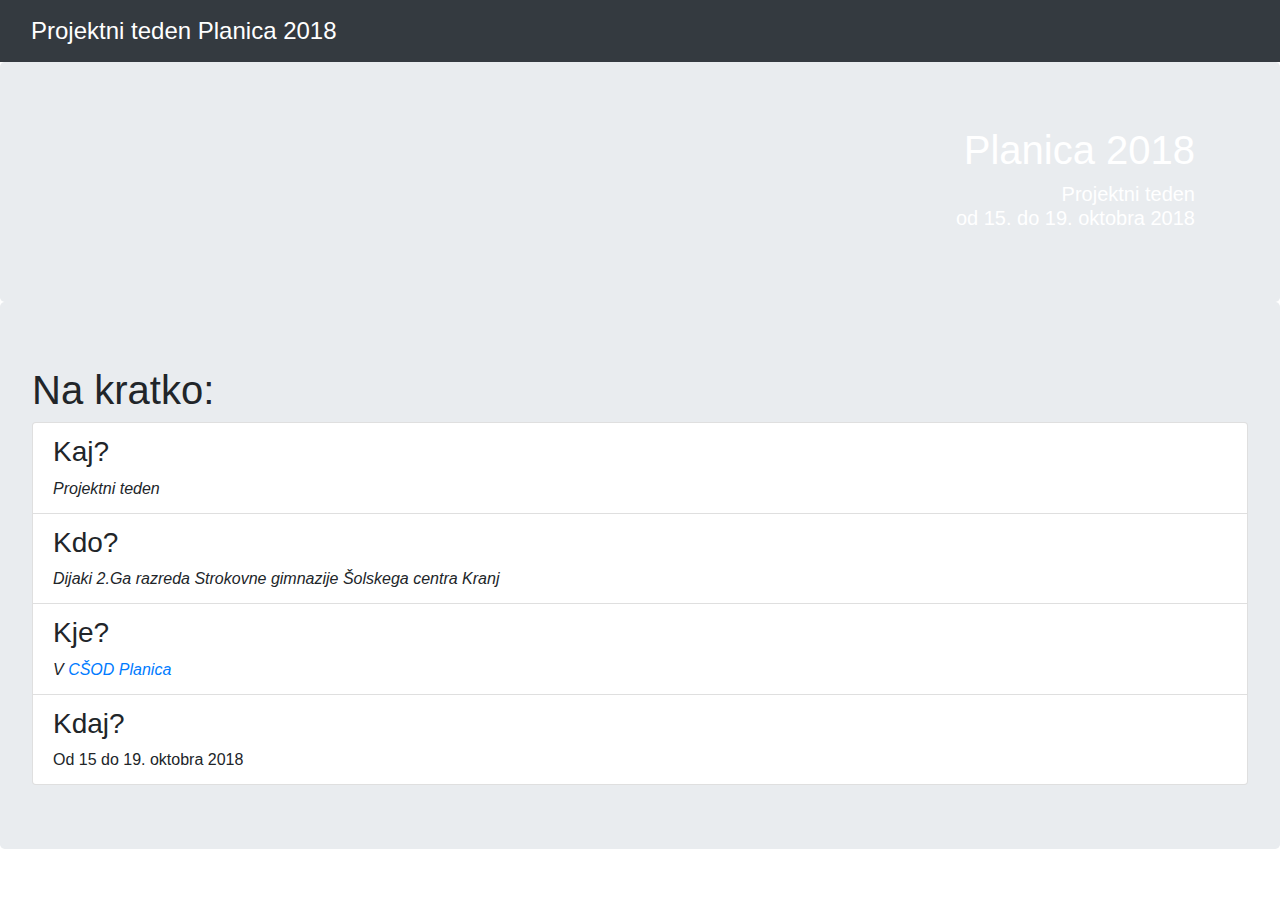
==== index.html @ dcbc6c1d "Added countdown and info cards" ====
<!doctype html>
<html lang="en">
  <head>
    <!-- Required meta tags -->
    <meta charset="utf-8">
    <meta name="viewport" content="width=device-width, initial-scale=1, shrink-to-fit=no">
    <meta http-equiv="X-UA-Compatible" content="IE=edge">
    <!-- Bootstrap CSS -->
    <link rel="stylesheet" href="https://maxcdn.bootstrapcdn.com/bootstrap/4.0.0/css/bootstrap.min.css">
    <!--Bootstrap JS-->
    <script src="https://code.jquery.com/jquery-3.2.1.slim.min.js"></script>
    <script src="https://cdnjs.cloudflare.com/ajax/libs/popper.js/1.12.9/umd/popper.min.js"></script>
    <script src="https://maxcdn.bootstrapcdn.com/bootstrap/4.0.0/js/bootstrap.min.js"></script>
    <!--Custom CSS-->
    <link rel="stylesheet" href="main.css">
    <!--Custom JS-->
    <script src="countdown.js" type="text/javascript"></script>
    <title>Planica 2018 - Domača stran</title>
  </head>
  <body class="">
    <nav class="navbar navbar-expand-md navbar-dark bg-dark">
      <div class="container-fluid">
          <a href="index.html" class="navbar-brand">Projektni teden Planica 2018</a> 
      </div>
    </nav>

    <div class="jumbotron planica-jumbo mb-0">
      <div class="text-right container">
        <h1 class="text-white">Planica 2018</h1>
        <h5 class="text-white">Projektni teden <br>od 15. do 19. oktobra 2018</h5>
      </div>
    </div>

    <div class="jumbotron container-fluid mt-0">
      <h1>Na kratko:</h1>
      <ul class="list-group">
        <li class="list-group-item">
          <h3>Kaj?</h3>
          <i>Projektni teden</i>
        </li>
        <li class="list-group-item">
            <h3>Kdo?</h3>
            <i>Dijaki 2.Ga razreda Strokovne gimnazije Šolskega centra Kranj</i>
          </li>
        <li class="list-group-item">
          <h3>Kje?</h3>
          <i>V <a class="link" href="https://www.csod.si/dom/planica" target="_blank">CŠOD Planica</a></i>
        </li>
        <li class="list-group-item">
          <h3>Kdaj?</h3>
          <i id="countdown">Čez <b id="days-left"></b> dni!<br></i>
          Od 15 do 19. oktobra 2018
        </li>
      </ul>
    </div>
  </body>
</html>
---- main.css ----
.navbar-brand {
    font-size: 24px;
}
.planica-jumbo {
    background-image: url("http://www.arhinfo.si/img/proj/AKKA-planica-06-v.jpg");
    background-position: center center;
    background-size: cover;
}
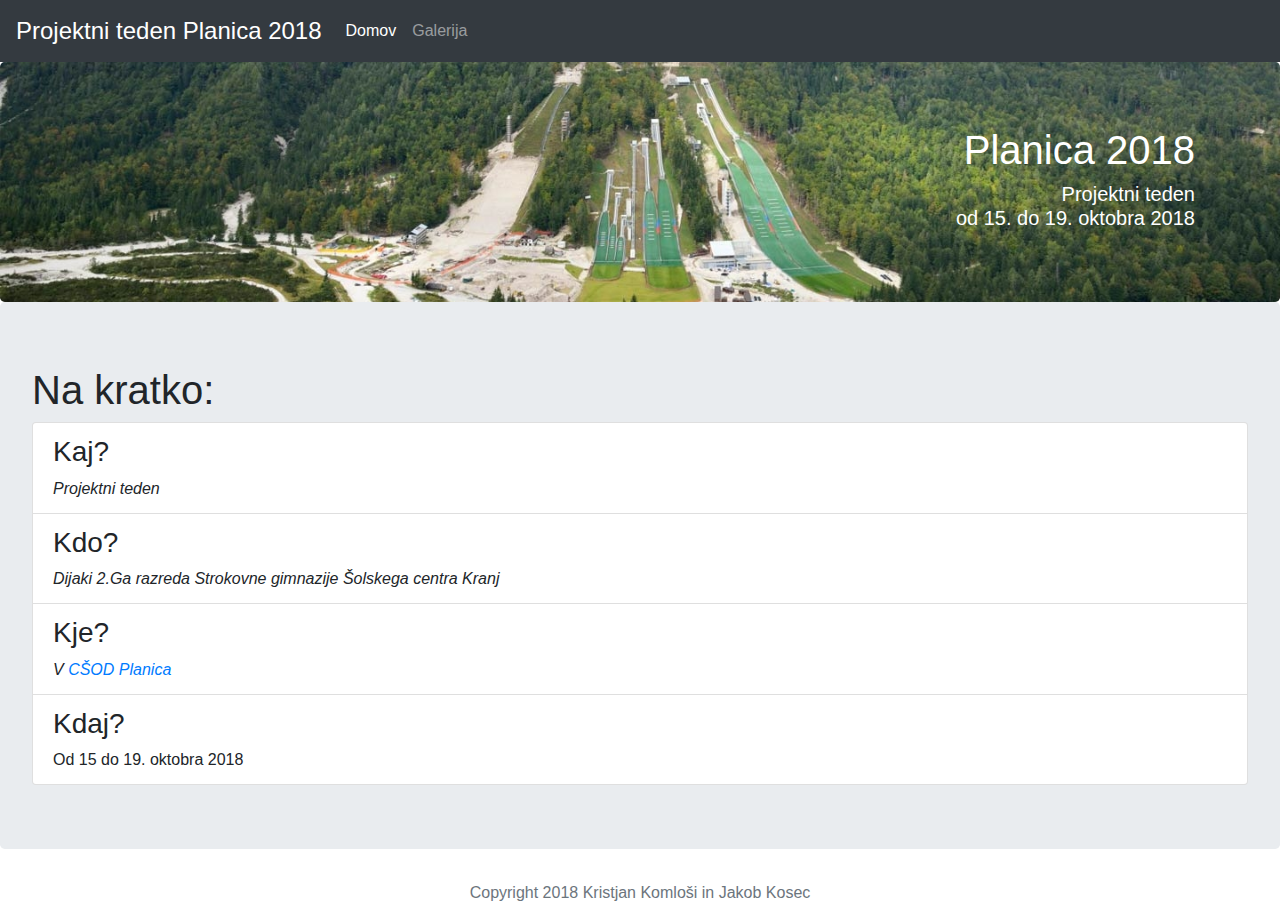
==== commit a6a2d0fc: "Dodal kozmetiko galeriji" ====
--- a/index.html
+++ b/index.html
@@ -17,10 +17,16 @@
     <script src="countdown.js" type="text/javascript"></script>
     <title>Planica 2018 - Domača stran</title>
   </head>
-  <body class="">
-    <nav class="navbar navbar-expand-md navbar-dark bg-dark">
-      <div class="container-fluid">
+  <body>
+    <nav class="navbar navbar-expand-lg navbar-dark bg-dark">
+      <div>
           <a href="index.html" class="navbar-brand">Projektni teden Planica 2018</a> 
+      </div>
+      <div class="collapse navbar-collapse">
+        <ul class="navbar-nav mr-auto">
+          <li class="nav-item active"><a class="nav-link" href="index.html">Domov</a></li>
+          <li class="nav-item"><a class="nav-link" href="gallery.html">Galerija</a></li>
+        </ul>
       </div>
     </nav>
 
@@ -53,5 +59,6 @@
         </li>
       </ul>
     </div>
+    <footer class="text-muted text-center">Copyright 2018 Kristjan Komloši in Jakob Kosec</footer>
   </body>
 </html>--- a/main.css
+++ b/main.css
@@ -2,7 +2,12 @@
     font-size: 24px;
 }
 .planica-jumbo {
-    background-image: url("http://www.arhinfo.si/img/proj/AKKA-planica-06-v.jpg");
+    background-image: url("planica.jpg");
+    background-position: center center;
+    background-size: cover;
+}
+.gallery-jumbo {
+    background-image: url("gallery.jpg");
     background-position: center center;
     background-size: cover;
 }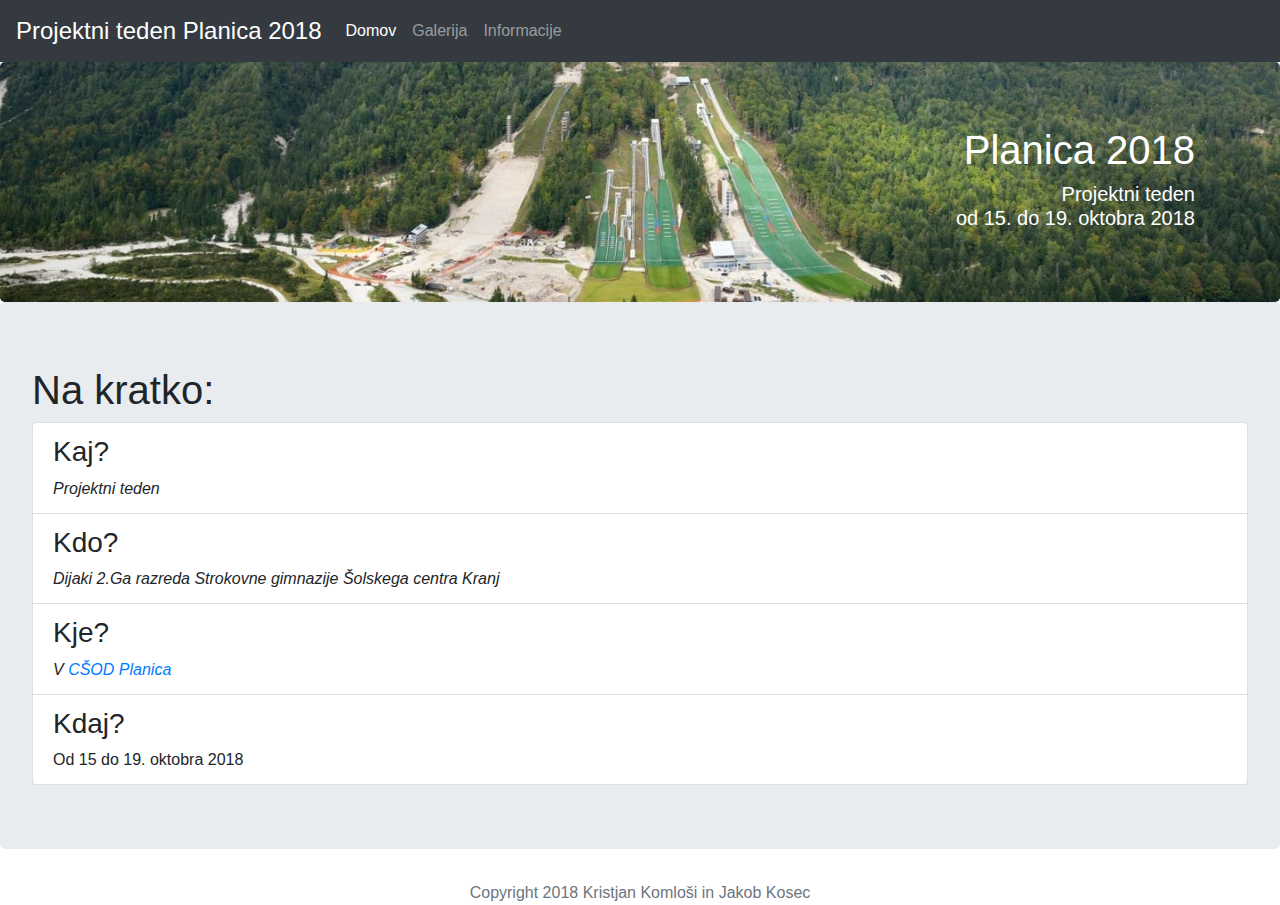
==== commit 1090e7d2: "Premaknil slike v svojo mapo, dodal informacije" ====
--- a/index.html
+++ b/index.html
@@ -26,6 +26,7 @@
         <ul class="navbar-nav mr-auto">
           <li class="nav-item active"><a class="nav-link" href="index.html">Domov</a></li>
           <li class="nav-item"><a class="nav-link" href="gallery.html">Galerija</a></li>
+          <li class="nav-item"><a class="nav-link" href="info.html">Informacije</a></li>
         </ul>
       </div>
     </nav>
--- a/main.css
+++ b/main.css
@@ -2,12 +2,12 @@
     font-size: 24px;
 }
 .planica-jumbo {
-    background-image: url("planica.jpg");
+    background-image: url("imgs/planica.jpg");
     background-position: center center;
     background-size: cover;
 }
 .gallery-jumbo {
-    background-image: url("gallery.jpg");
+    background-image: url("imgs/gallery.jpg");
     background-position: center center;
     background-size: cover;
 }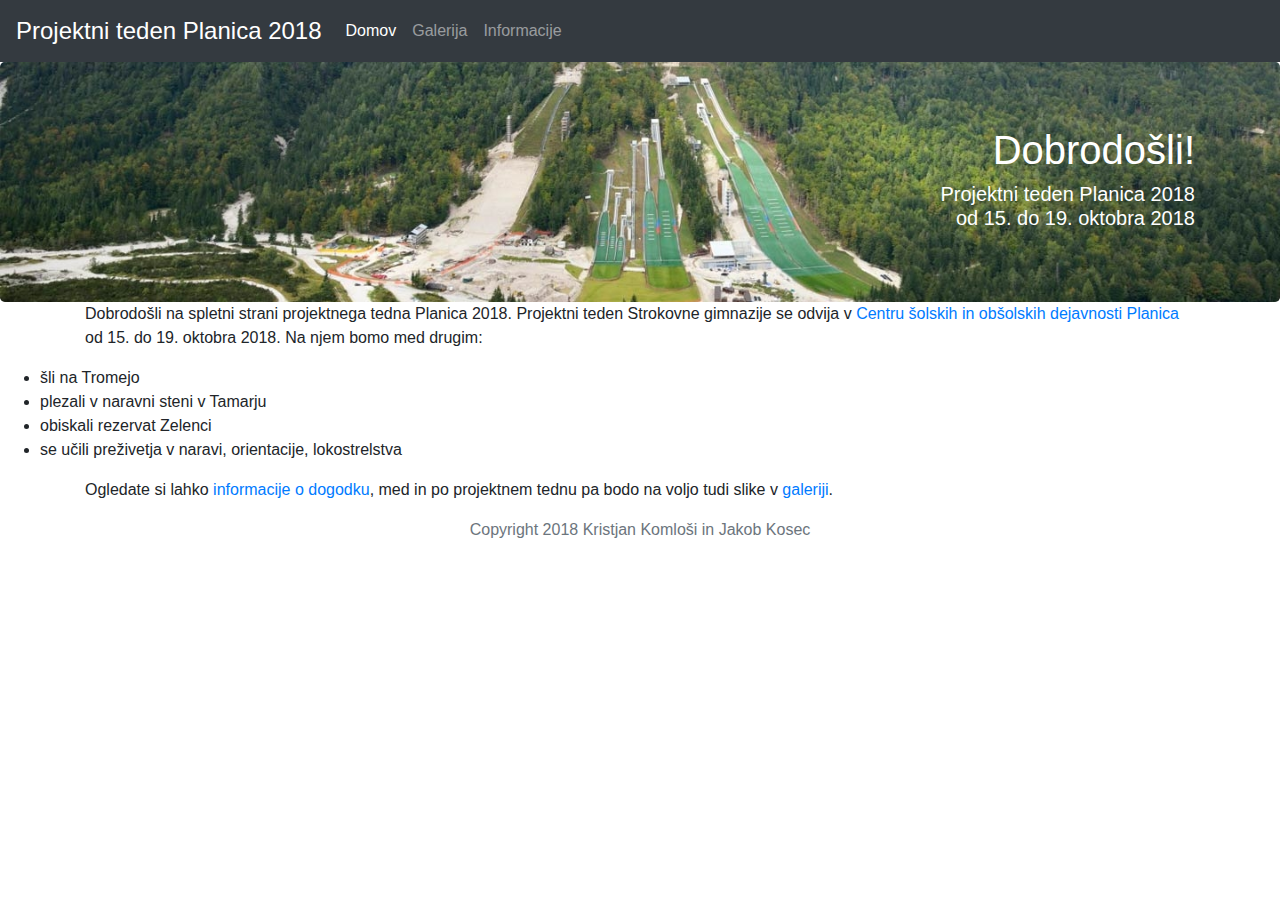
==== commit 0a4e9ef0: "made navbar responsive, rewritten content" ====
--- a/index.html
+++ b/index.html
@@ -18,48 +18,44 @@
     <title>Planica 2018 - Domača stran</title>
   </head>
   <body>
-    <nav class="navbar navbar-expand-lg navbar-dark bg-dark">
-      <div>
-          <a href="index.html" class="navbar-brand">Projektni teden Planica 2018</a> 
-      </div>
-      <div class="collapse navbar-collapse">
-        <ul class="navbar-nav mr-auto">
-          <li class="nav-item active"><a class="nav-link" href="index.html">Domov</a></li>
-          <li class="nav-item"><a class="nav-link" href="gallery.html">Galerija</a></li>
-          <li class="nav-item"><a class="nav-link" href="info.html">Informacije</a></li>
-        </ul>
-      </div>
-    </nav>
+      <nav class="navbar navbar-expand-md navbar-dark bg-dark">
+          <div>
+              <a href="index.html" class="navbar-brand">Projektni teden Planica 2018</a> 
+              <button class="navbar-toggler" type="button" data-toggle="collapse" data-target="#navbar-content">
+                <span class="navbar-toggler-icon"></span>
+              </button>
+          </div>
+          <div class="collapse navbar-collapse" id="navbar-content">
+            <ul class="navbar-nav mr-auto">
+              <li class="nav-item active"><a class="nav-link" href="index.html">Domov</a></li>
+              <li class="nav-item"><a class="nav-link" href="gallery.html">Galerija</a></li>
+              <li class="nav-item"><a class="nav-link" href="info.html">Informacije</a></li>
+            </ul>
+          </div>
+      </nav>
 
     <div class="jumbotron planica-jumbo mb-0">
       <div class="text-right container">
-        <h1 class="text-white">Planica 2018</h1>
-        <h5 class="text-white">Projektni teden <br>od 15. do 19. oktobra 2018</h5>
+        <h1 class="text-white">Dobrodošli!</h1>
+        <h5 class="text-white">Projektni teden Planica 2018 <br>od 15. do 19. oktobra 2018</h5>
       </div>
     </div>
 
-    <div class="jumbotron container-fluid mt-0">
-      <h1>Na kratko:</h1>
-      <ul class="list-group">
-        <li class="list-group-item">
-          <h3>Kaj?</h3>
-          <i>Projektni teden</i>
-        </li>
-        <li class="list-group-item">
-            <h3>Kdo?</h3>
-            <i>Dijaki 2.Ga razreda Strokovne gimnazije Šolskega centra Kranj</i>
-          </li>
-        <li class="list-group-item">
-          <h3>Kje?</h3>
-          <i>V <a class="link" href="https://www.csod.si/dom/planica" target="_blank">CŠOD Planica</a></i>
-        </li>
-        <li class="list-group-item">
-          <h3>Kdaj?</h3>
-          <i id="countdown">Čez <b id="days-left"></b> dni!<br></i>
-          Od 15 do 19. oktobra 2018
-        </li>
+    <p class="container">
+      Dobrodošli na spletni strani projektnega tedna Planica 2018. Projektni teden Strokovne gimnazije se odvija
+      v <a class="link" href="https://www.csod.si/dom/planica">Centru šolskih in obšolskih dejavnosti Planica </a>
+      od 15. do 19. oktobra 2018. Na njem bomo med drugim:
+      <ul>
+        <li>šli na Tromejo</li>
+        <li>plezali v naravni steni v Tamarju</li>
+        <li>obiskali rezervat Zelenci</li>
+        <li>se učili preživetja v naravi, orientacije, lokostrelstva</li>
       </ul>
-    </div>
+    </p>
+    <p class="container">
+      Ogledate si lahko <a class="link" href="info.html">informacije o dogodku</a>, med in po projektnem tednu
+      pa bodo na voljo tudi slike v <a class="link" href="gallery.html">galeriji</a>.
+    </p>
     <footer class="text-muted text-center">Copyright 2018 Kristjan Komloši in Jakob Kosec</footer>
   </body>
 </html>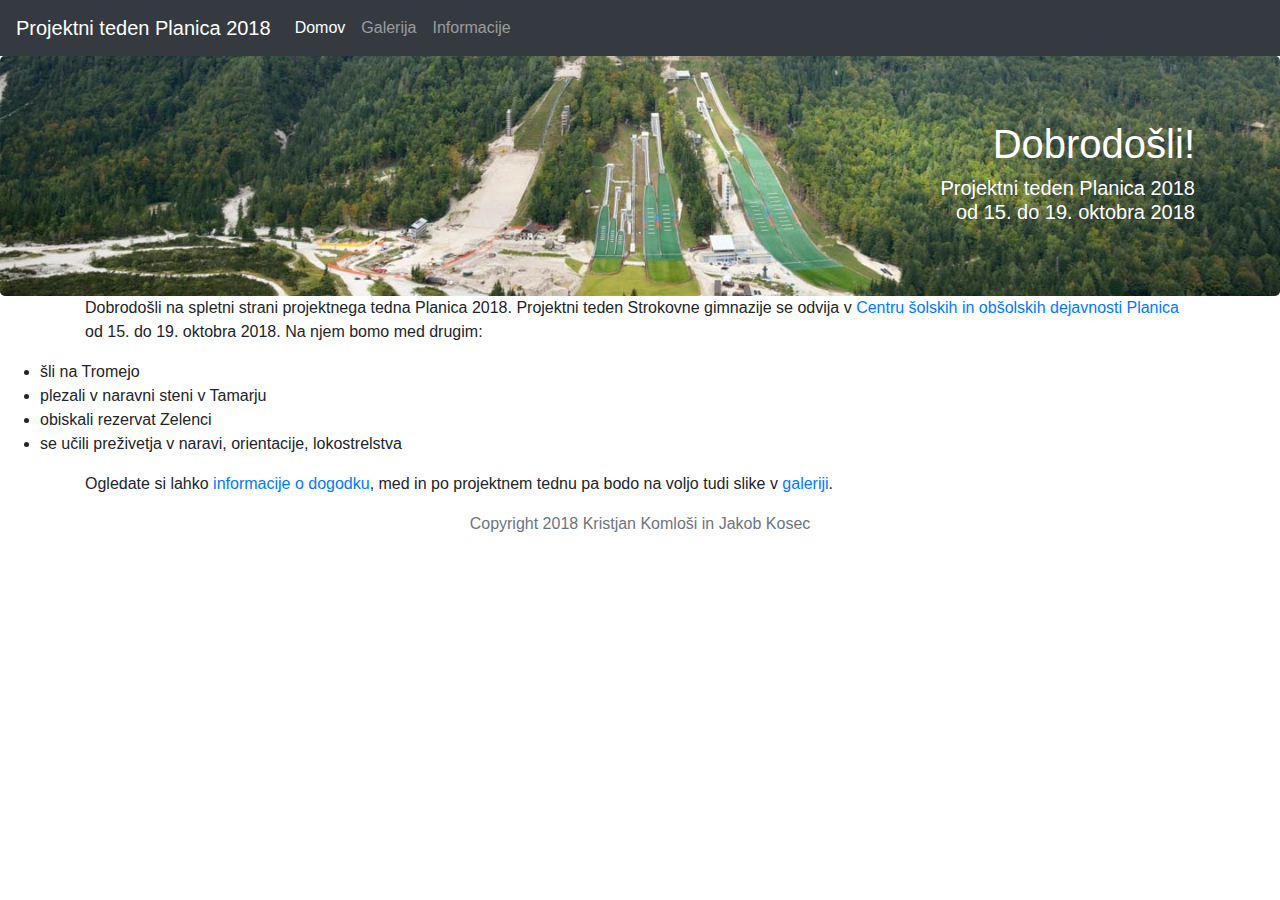
==== commit 8aafc8e2: "preload test" ====
--- a/index.html
+++ b/index.html
@@ -5,16 +5,17 @@
     <meta charset="utf-8">
     <meta name="viewport" content="width=device-width, initial-scale=1, shrink-to-fit=no">
     <meta http-equiv="X-UA-Compatible" content="IE=edge">
+    <!--Local files first, to encourage preloading-->
+    <!--Custom CSS-->
+    <link rel="stylesheet" href="main.css">
+    <!--Custom JS-->
+    <script src="countdown.js" type="text/javascript"></script>
     <!-- Bootstrap CSS -->
     <link rel="stylesheet" href="https://maxcdn.bootstrapcdn.com/bootstrap/4.0.0/css/bootstrap.min.css">
     <!--Bootstrap JS-->
     <script src="https://code.jquery.com/jquery-3.2.1.slim.min.js"></script>
     <script src="https://cdnjs.cloudflare.com/ajax/libs/popper.js/1.12.9/umd/popper.min.js"></script>
     <script src="https://maxcdn.bootstrapcdn.com/bootstrap/4.0.0/js/bootstrap.min.js"></script>
-    <!--Custom CSS-->
-    <link rel="stylesheet" href="main.css">
-    <!--Custom JS-->
-    <script src="countdown.js" type="text/javascript"></script>
     <title>Planica 2018 - Domača stran</title>
   </head>
   <body>
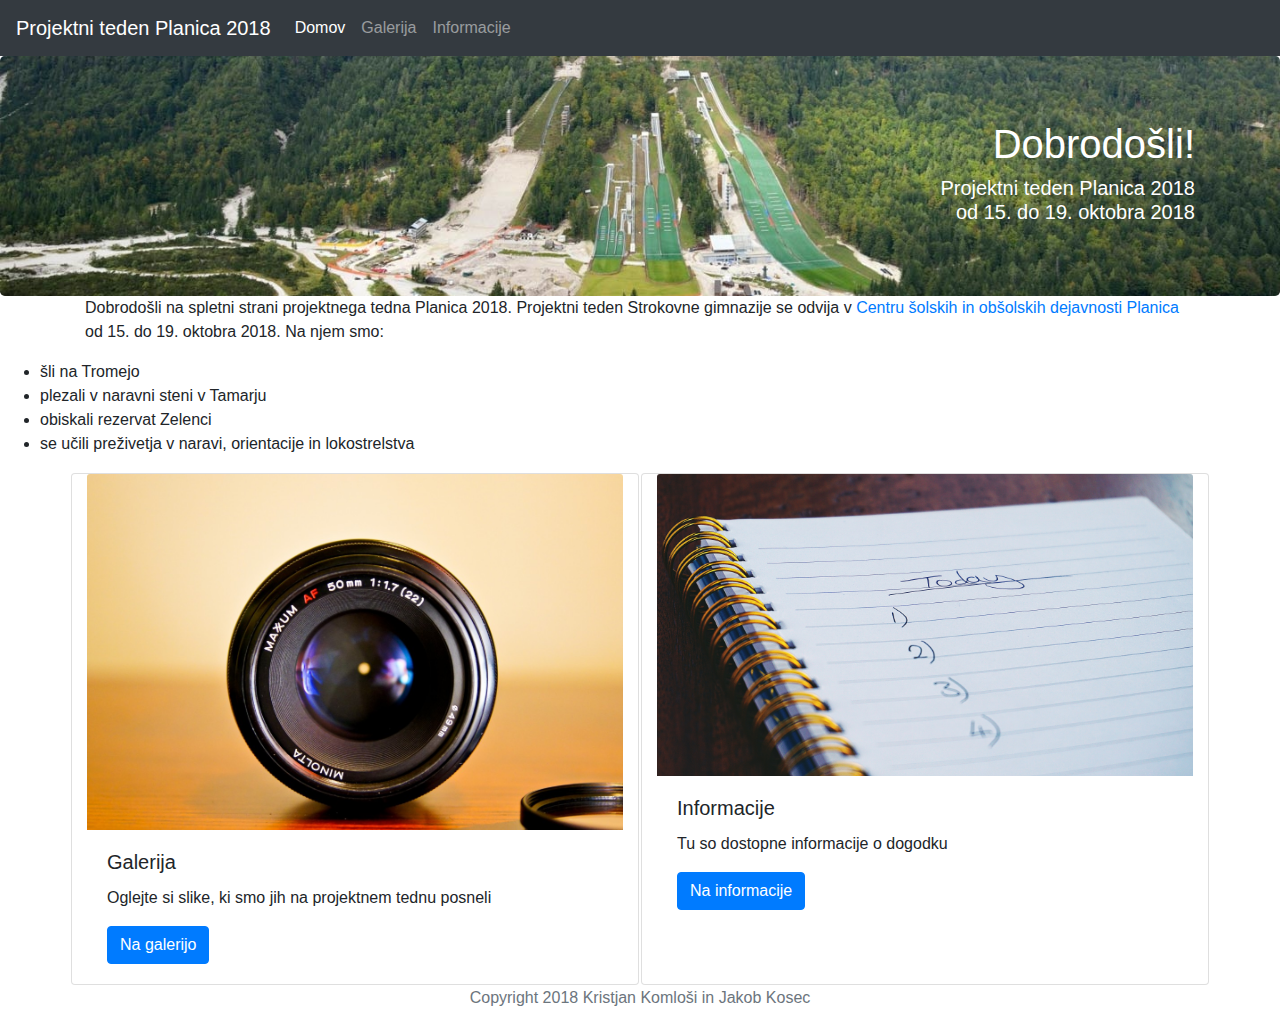
==== commit b55a2f34: "fixed some stuff" ====
--- a/index.html
+++ b/index.html
@@ -11,11 +11,11 @@
     <!--Custom JS-->
     <script src="countdown.js" type="text/javascript"></script>
     <!-- Bootstrap CSS -->
-    <link rel="stylesheet" href="https://maxcdn.bootstrapcdn.com/bootstrap/4.0.0/css/bootstrap.min.css">
+    <link rel="stylesheet" href="lib/bootstrap.min.css">
     <!--Bootstrap JS-->
-    <script src="https://code.jquery.com/jquery-3.2.1.slim.min.js"></script>
-    <script src="https://cdnjs.cloudflare.com/ajax/libs/popper.js/1.12.9/umd/popper.min.js"></script>
-    <script src="https://maxcdn.bootstrapcdn.com/bootstrap/4.0.0/js/bootstrap.min.js"></script>
+    <script src="lib/jquery-3.2.1.slim.min.js"></script>
+    <script src="lib/popper.min.js"></script>
+    <script src="lib/bootstrap.min.js"></script>
     <title>Planica 2018 - Domača stran</title>
   </head>
   <body>
@@ -45,18 +45,33 @@
     <p class="container">
       Dobrodošli na spletni strani projektnega tedna Planica 2018. Projektni teden Strokovne gimnazije se odvija
       v <a class="link" href="https://www.csod.si/dom/planica">Centru šolskih in obšolskih dejavnosti Planica </a>
-      od 15. do 19. oktobra 2018. Na njem bomo med drugim:
+      od 15. do 19. oktobra 2018. Na njem smo:
       <ul>
         <li>šli na Tromejo</li>
         <li>plezali v naravni steni v Tamarju</li>
         <li>obiskali rezervat Zelenci</li>
-        <li>se učili preživetja v naravi, orientacije, lokostrelstva</li>
+        <li>se učili preživetja v naravi, orientacije in lokostrelstva</li>
       </ul>
     </p>
-    <p class="container">
-      Ogledate si lahko <a class="link" href="info.html">informacije o dogodku</a>, med in po projektnem tednu
-      pa bodo na voljo tudi slike v <a class="link" href="gallery.html">galeriji</a>.
-    </p>
+    <div class="container">
+      <div class="row">
+        <div class="card col-sm">
+          <img class="card-img-top" src="imgs/gallery.jpg">
+          <div class="card-body">
+            <h5 class="card-title">Galerija</h5>
+            <p class="card-text">Oglejte si slike, ki smo jih na projektnem tednu posneli</p>
+            <a class="btn btn-primary" href="gallery.html">Na galerijo</a>
+          </div>
+        </div>
+        <div class="card col-sm">
+          <img class="card-img-top" src="imgs/info.jpg">
+          <div class="card-body">
+            <h5 class="card-title">Informacije</h5>
+            <p class="card-text">Tu so dostopne informacije o dogodku</p>
+            <a class="btn btn-primary" href="info.html">Na informacije</a>
+          </div>
+        </div>
+    </div>
     <footer class="text-muted text-center">Copyright 2018 Kristjan Komloši in Jakob Kosec</footer>
   </body>
 </html>--- a/main.css
+++ b/main.css
@@ -10,4 +10,8 @@
     background-image: url("imgs/gallery.jpg");
     background-position: center center;
     background-size: cover;
+}
+img { image-orientation: from-image; }
+.card {
+    margin: 1px;
 }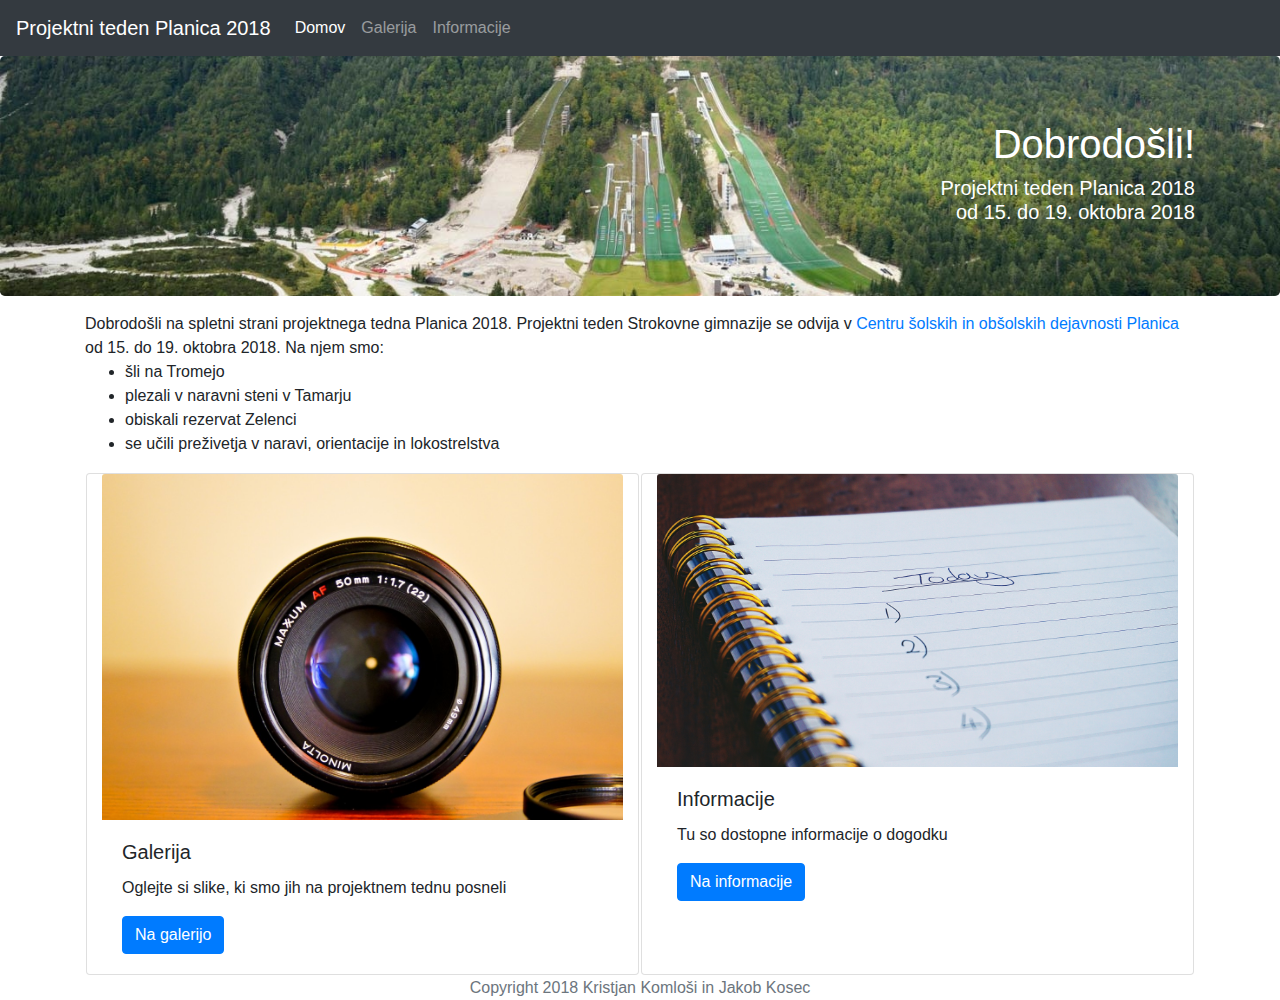
==== commit 0cbc14a8: "fixed some ps to divs" ====
--- a/index.html
+++ b/index.html
@@ -35,14 +35,14 @@
           </div>
       </nav>
 
-    <div class="jumbotron planica-jumbo mb-0">
+    <div class="jumbotron container-fluid planica-jumbo mb-0">
       <div class="text-right container">
         <h1 class="text-white">Dobrodošli!</h1>
         <h5 class="text-white">Projektni teden Planica 2018 <br>od 15. do 19. oktobra 2018</h5>
       </div>
     </div>
 
-    <p class="container">
+    <div class="container mt-3">
       Dobrodošli na spletni strani projektnega tedna Planica 2018. Projektni teden Strokovne gimnazije se odvija
       v <a class="link" href="https://www.csod.si/dom/planica">Centru šolskih in obšolskih dejavnosti Planica </a>
       od 15. do 19. oktobra 2018. Na njem smo:
